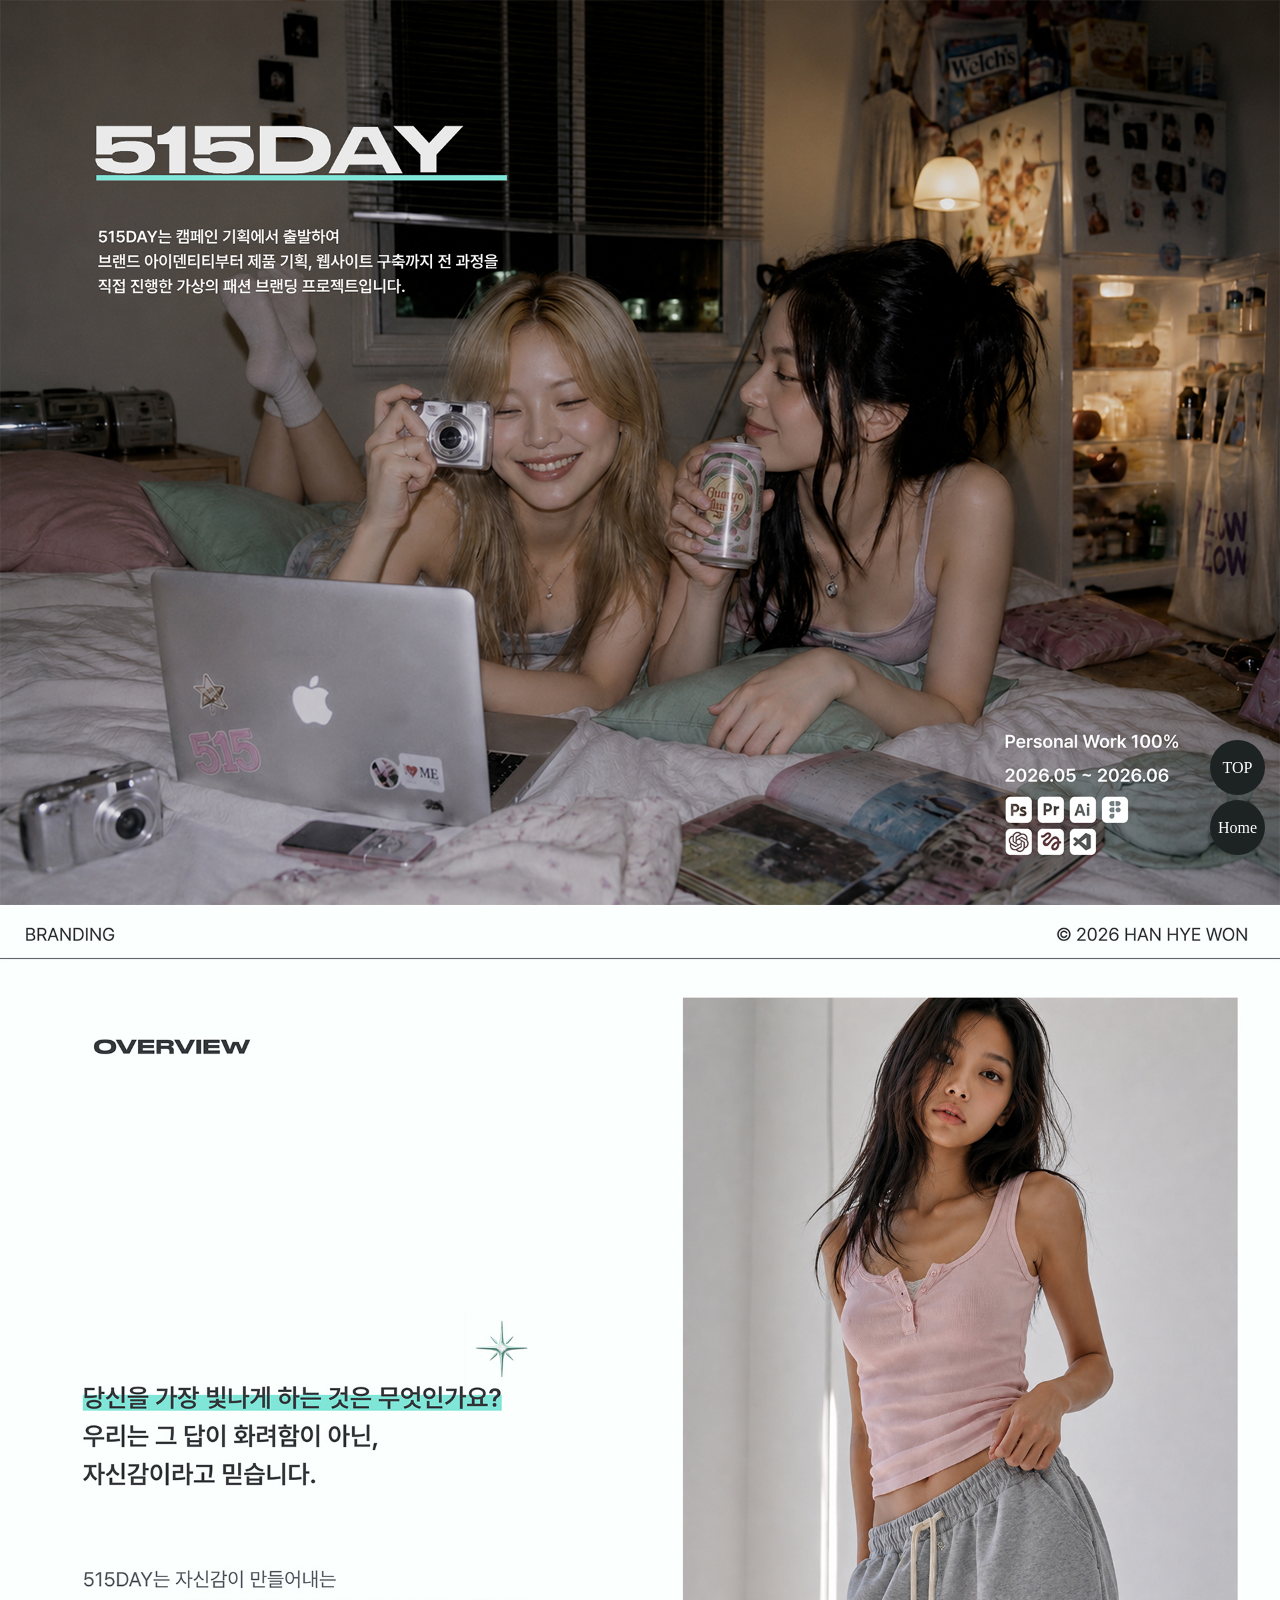
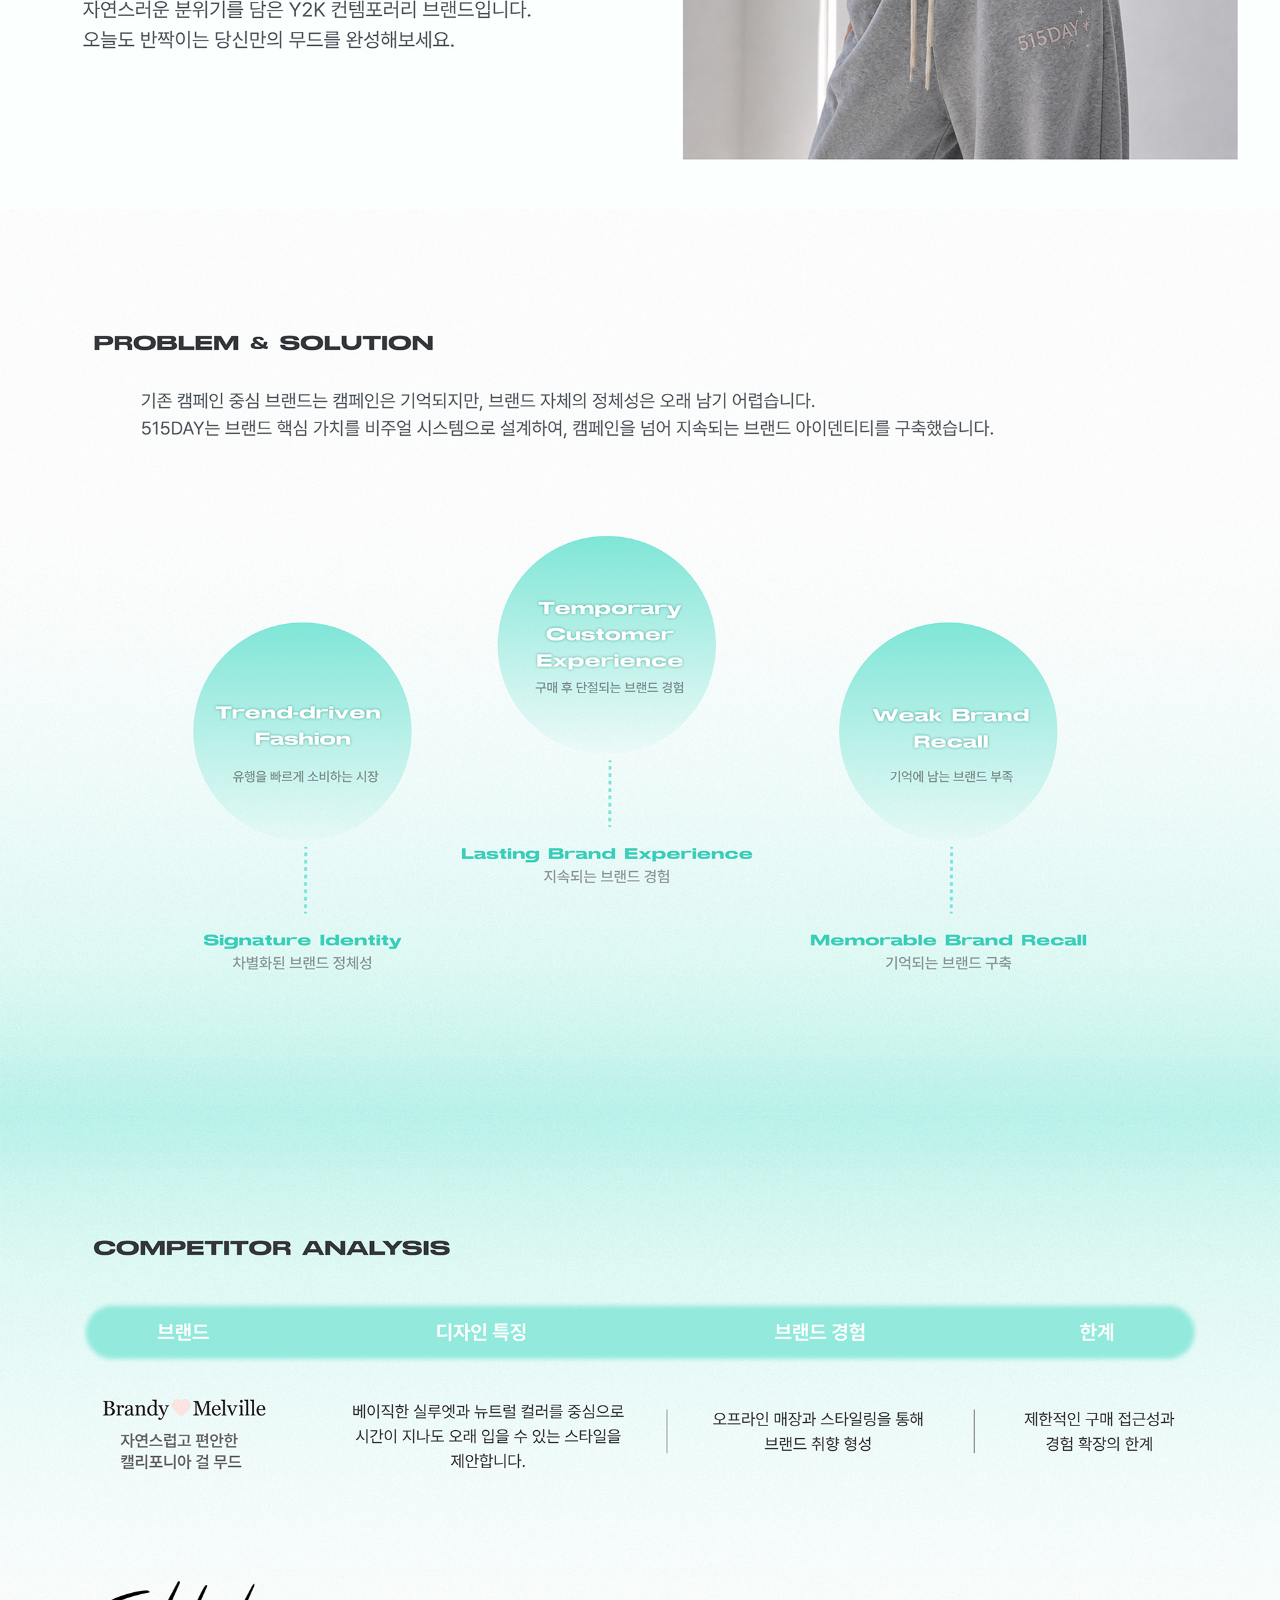
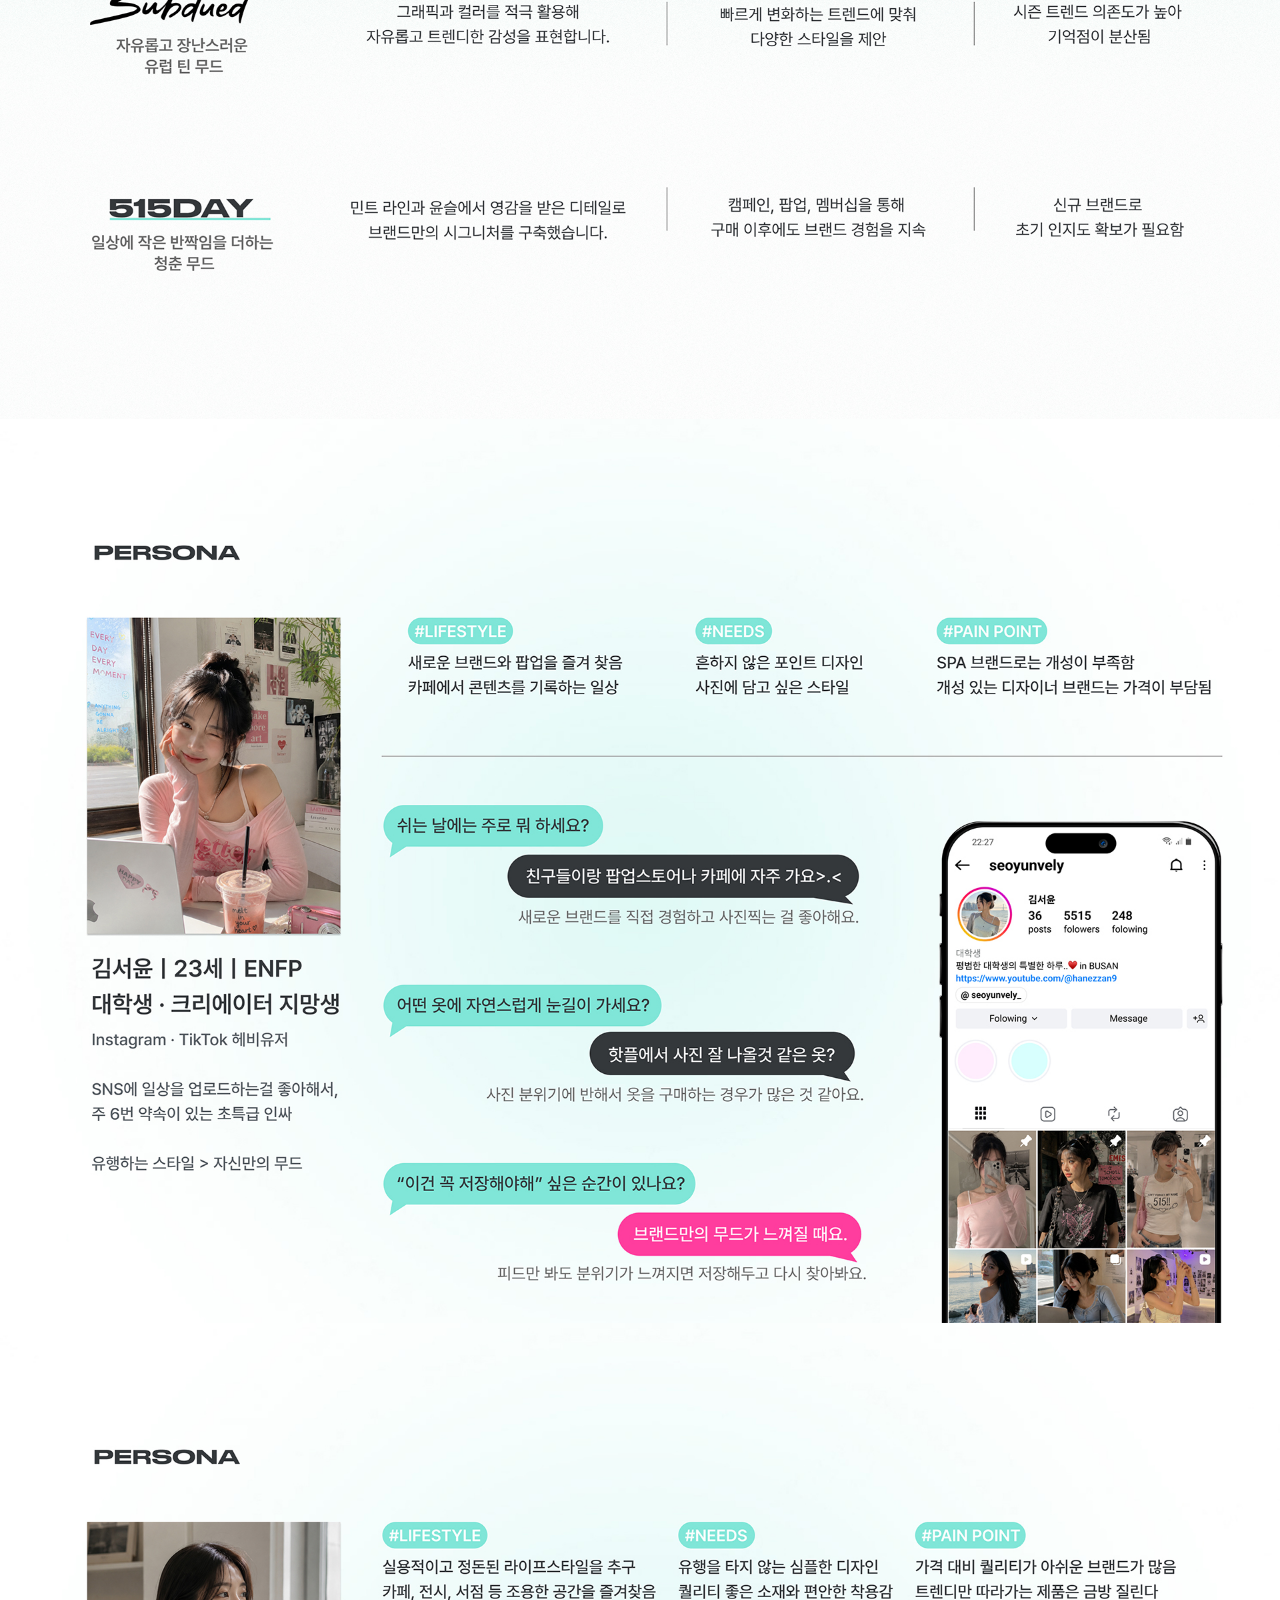
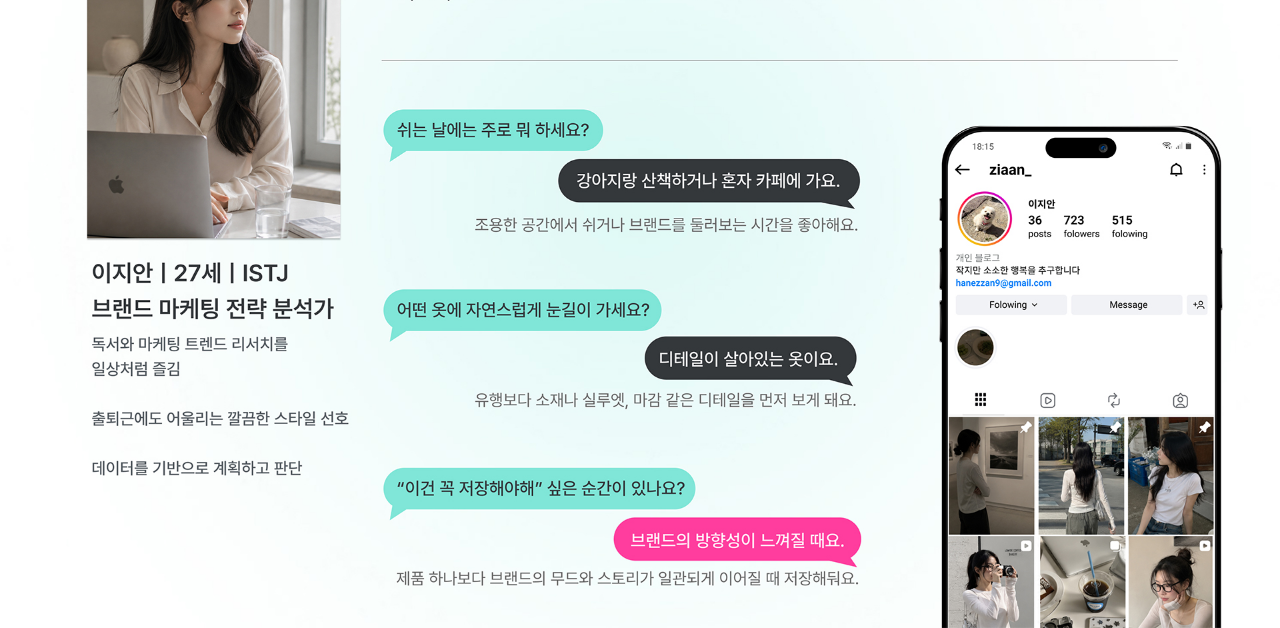
==== 515DAY.html @ 188c145f "0810-1" ====
<!DOCTYPE html>
<html lang="en">
<head>
    <meta charset="UTF-8">
    <meta name="viewport" content="width=device-width, initial-scale=1.0">
    <title>515DAY Brand Strategy</title>
</head>
<style>
   *{margin:0; padding:0;}
			a{text-decoration:none;
				color:inherit;}
			img{
				display: block;
				
			}
			.fixed_box{position:fixed;
				bottom:40px;
				right:30px;
				width:40px;}
			#top img{
					width: 100%;
				}
			.home_btn, .top_btn{
				display: inline-block;
				width:55px;
				line-height: 55px;
				background-color: #1d2323;
				text-align: center;
				border-radius:50%;
				margin-bottom:5px;
				color:#fff;
				transition: all 0.5s;
			}
			.fixed_box a:hover{
				background-color: #1d2323;
			} 
</style>
<body>
   <div id="top">
			<img src="./assets/515DAY/5151.jpg" alt="bx이미지"><!--가이드 이미지 경로 지정하기-->
			<img src="./assets/515DAY/5152.jpg" alt="bx이미지"><!--가이드 이미지 경로 지정하기-->
			<img src="./assets/515DAY/5153.jpg" alt="bx이미지"><!--가이드 이미지 경로 지정하기-->
			<img src="./assets/515DAY/5154.jpg" alt="bx이미지"><!--가이드 이미지 경로 지정하기-->
			<img src="./assets/515DAY/5155.jpg" alt="bx이미지"><!--가이드 이미지 경로 지정하기-->
			<img src="./assets/515DAY/5156.jpg" alt="bx이미지"><!--가이드 이미지 경로 지정하기-->
			
		<div class="fixed_box">
			<a href="#top" class="top_btn"><!--href부분은 이미지를 감싼 div에 있는 id이름과 동일하게 설정.-->
				TOP
			</a>
			<a href="포트폴리오사이트주소" target="_blank" class="home_btn">
				Home
			</a>
		</div>


		<!--이동시 부드럽게 이동시키기 위해 추가한 구문 시작. script쪽 전부 삭제가능.-->
		<script src="https://code.jquery.com/jquery-1.12.4.min.js" integrity="sha256-ZosEbRLbNQzLpnKIkEdrPv7lOy9C27hHQ+Xp8a4MxAQ=" crossorigin="anonymous"></script>
		<script>
			$(function() {
				$('a[href*="#"]:not([href="#"])').click(function() {
				if (location.pathname.replace(/^\//,'') == this.pathname.replace(/^\//,'') && location.hostname == this.hostname) {
				var target = $(this.hash);
				target = target.length ? target : $('[name=' + this.hash.slice(1) +']');
				if (target.length) {
				$('html, body').animate({
				scrollTop: target.offset().top
				}, 500);//움직이는 시간 조정
				return false;
				}
				}
				});
				});
		</script>
</body>
</html>
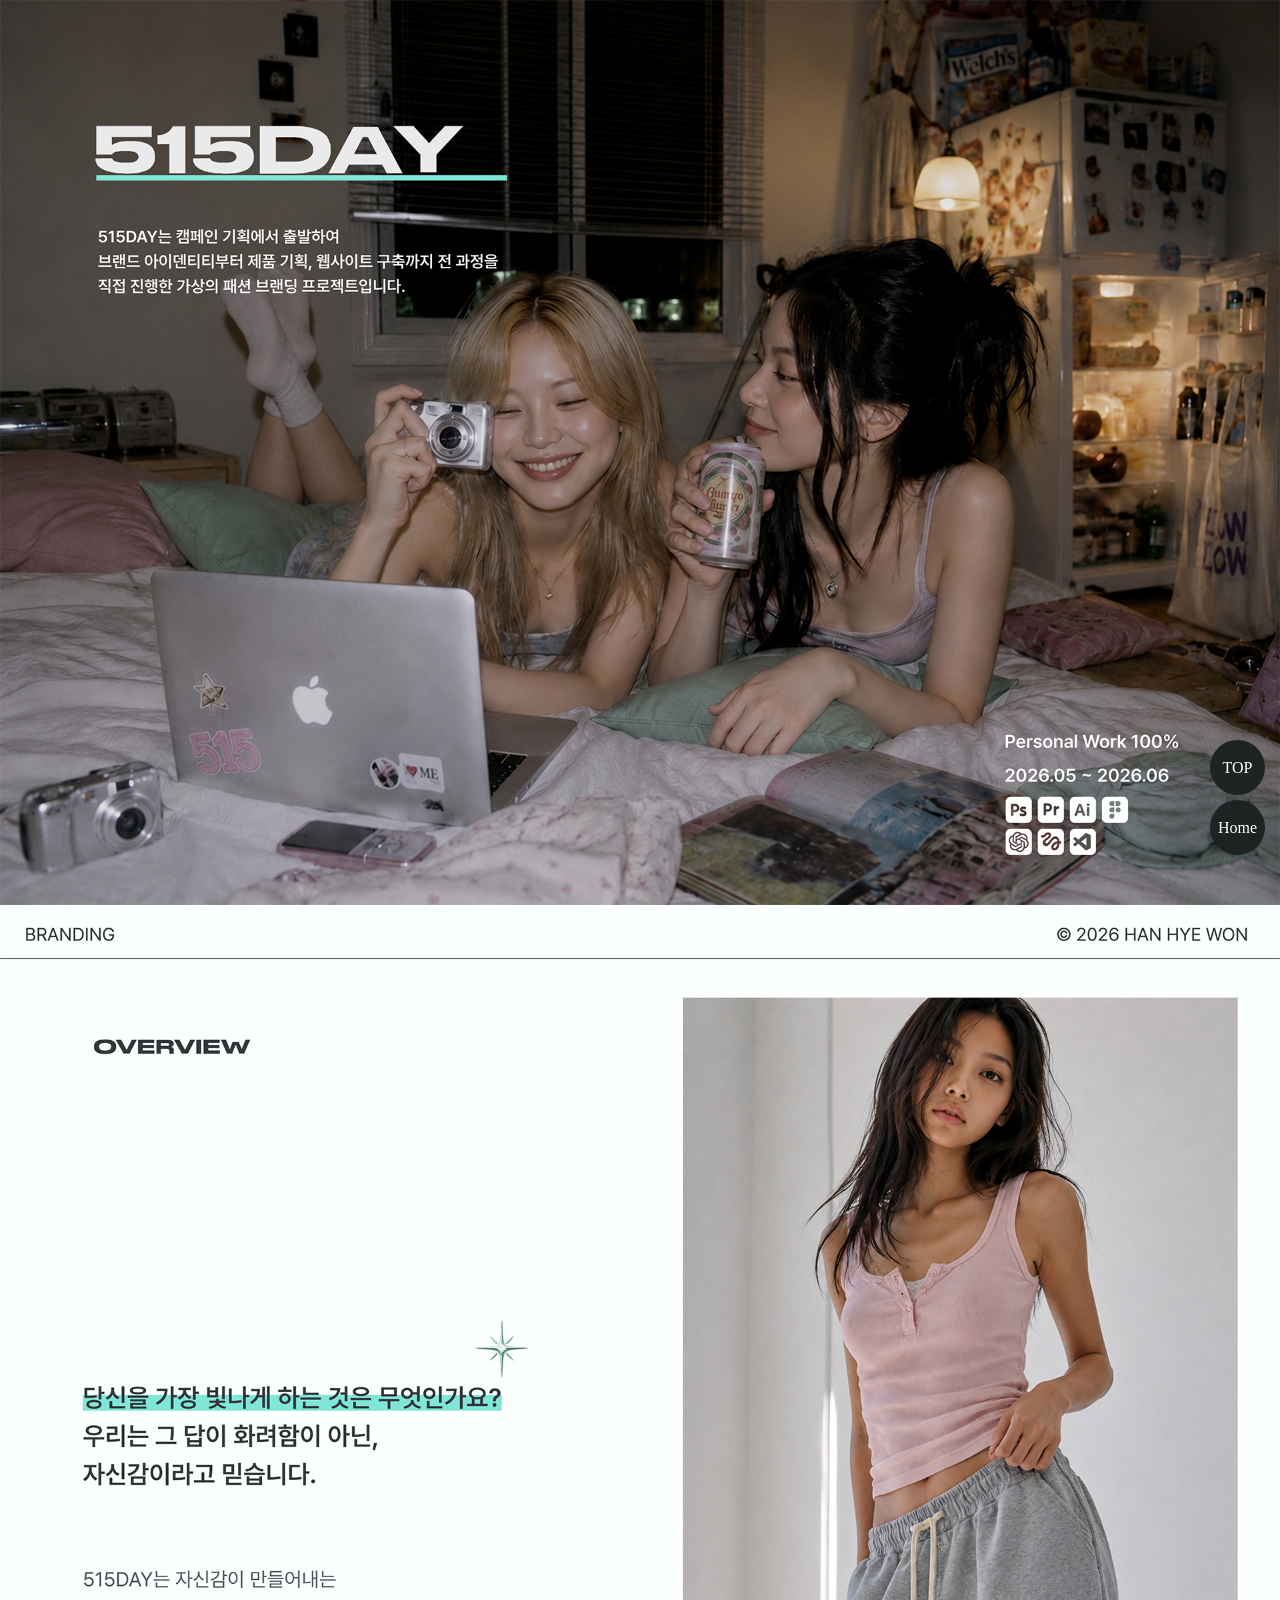
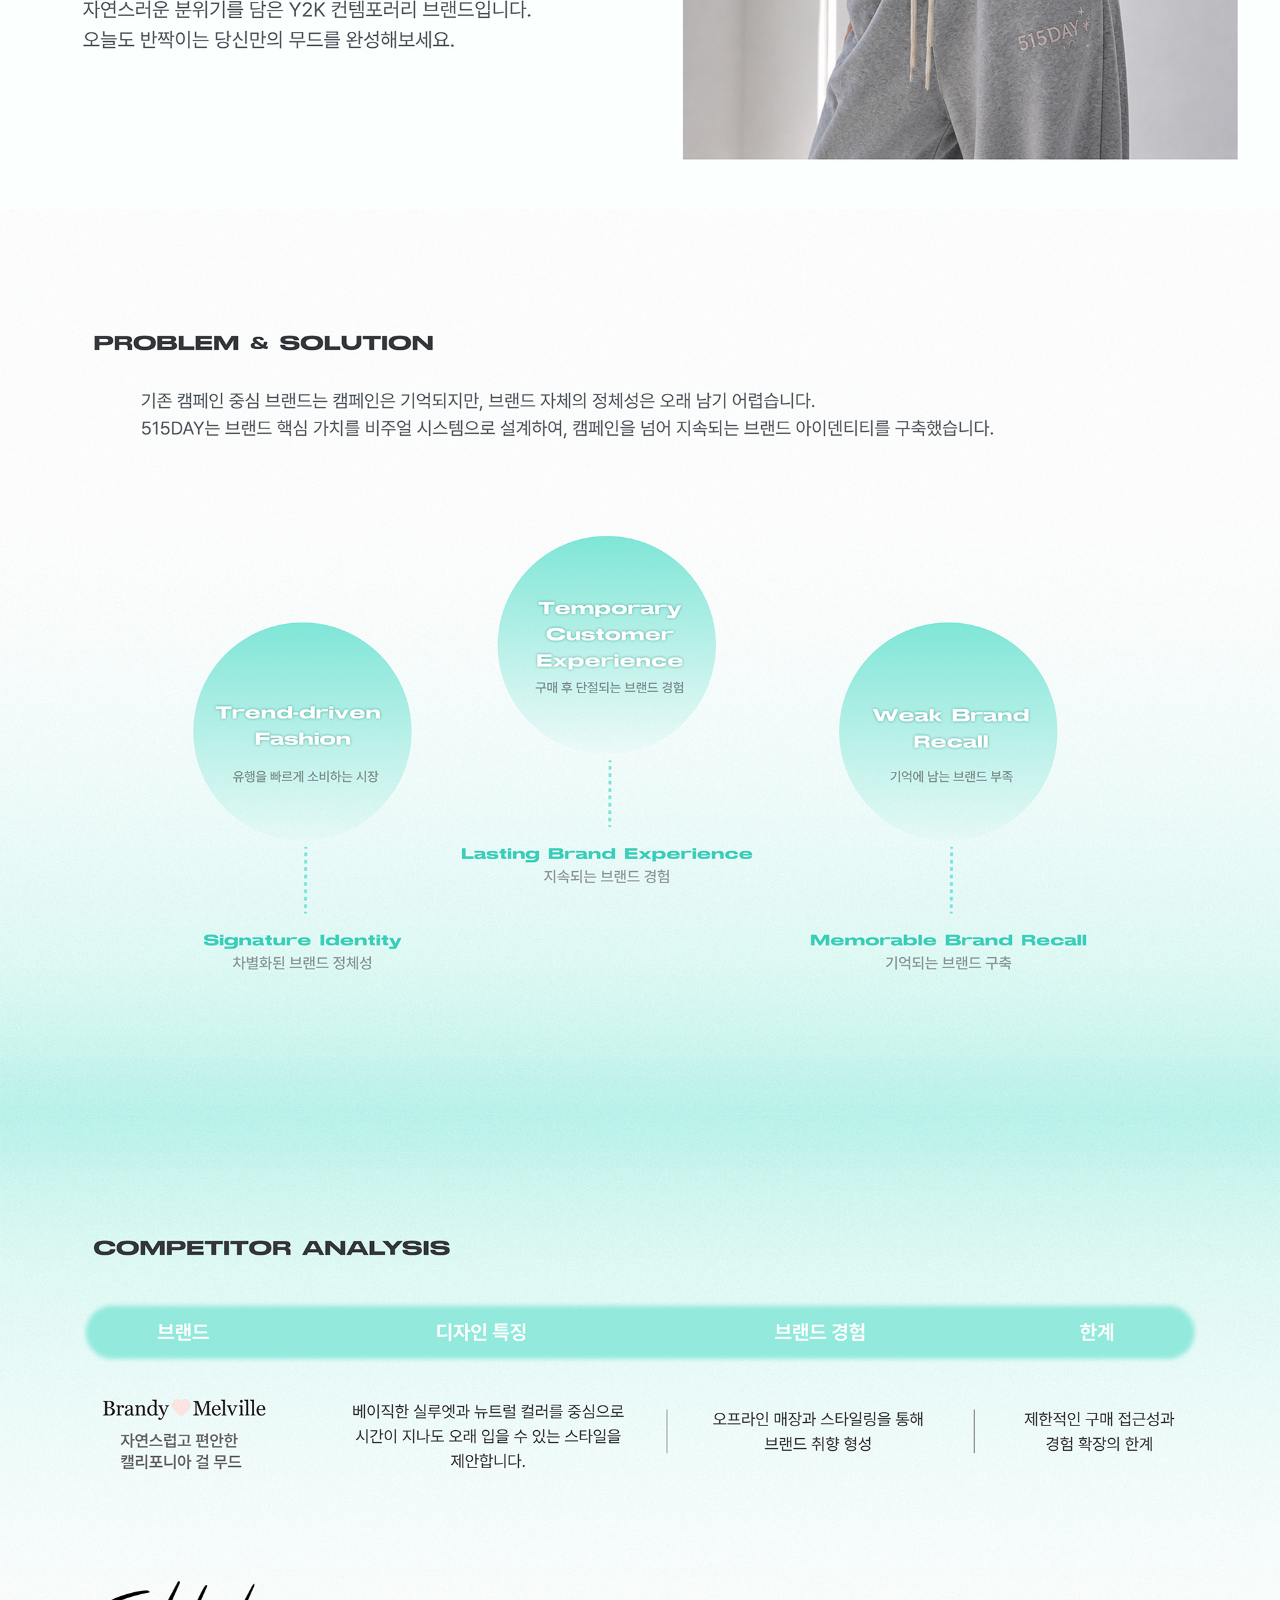
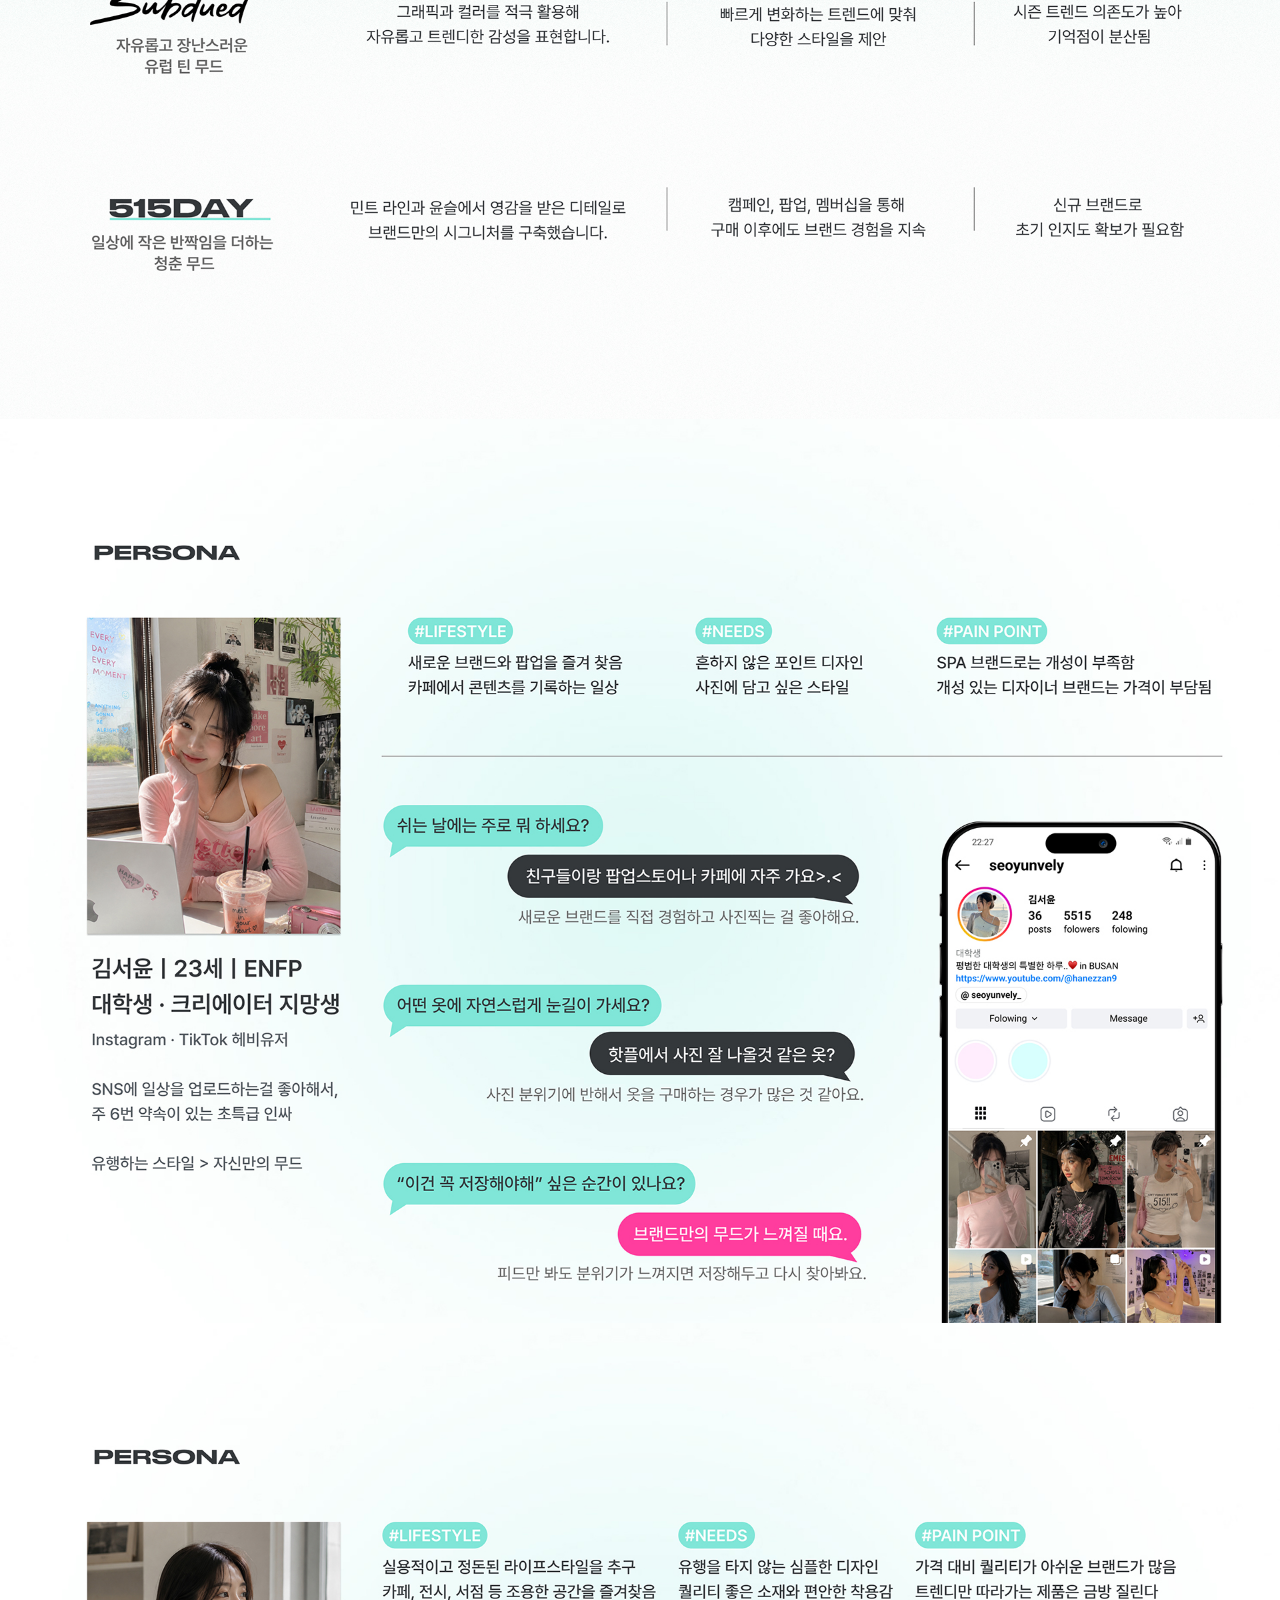
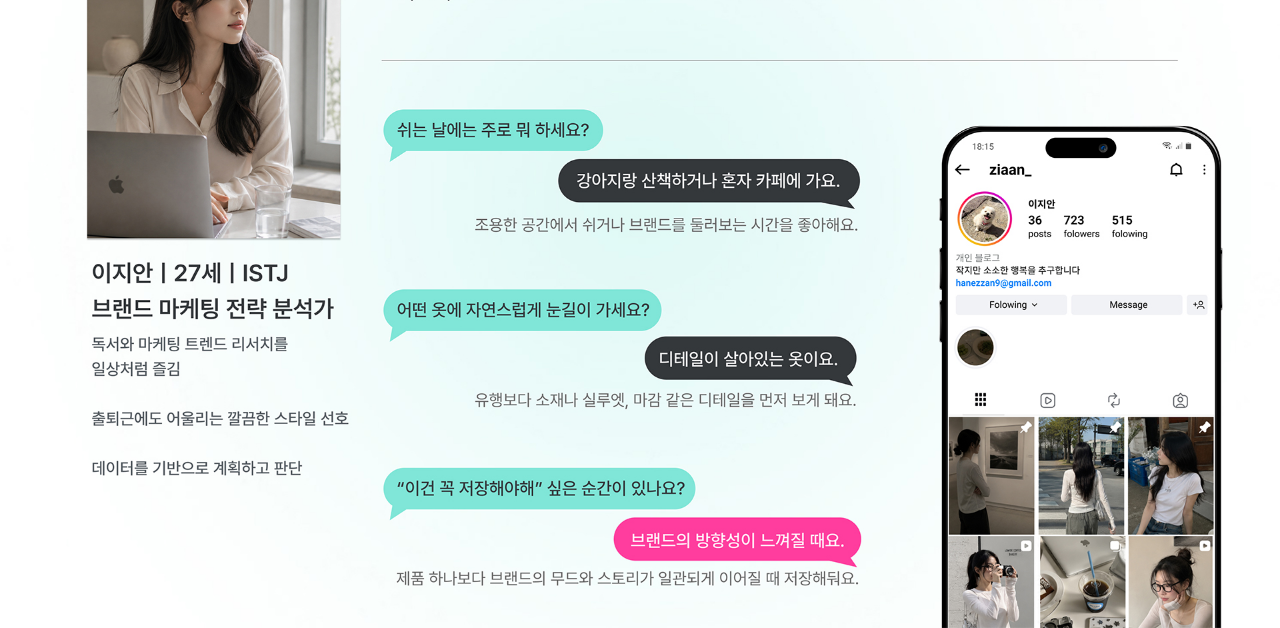
==== commit 83f9c733: "0811-1" ====
--- a/515DAY.html
+++ b/515DAY.html
@@ -4,6 +4,7 @@
     <meta charset="UTF-8">
     <meta name="viewport" content="width=device-width, initial-scale=1.0">
     <title>515DAY Brand Strategy</title>
+    <link rel="shortcut icon" href="./assets/515DAY/SBSB.png" type="image/x-icon">
 </head>
 <style>
    *{margin:0; padding:0;}
@@ -45,10 +46,10 @@
 			<img src="./assets/515DAY/5156.jpg" alt="bx이미지"><!--가이드 이미지 경로 지정하기-->
 			
 		<div class="fixed_box">
-			<a href="#top" class="top_btn"><!--href부분은 이미지를 감싼 div에 있는 id이름과 동일하게 설정.-->
+			<a href="#" class="top_btn"><!--href부분은 이미지를 감싼 div에 있는 id이름과 동일하게 설정.-->
 				TOP
 			</a>
-			<a href="포트폴리오사이트주소" target="_blank" class="home_btn">
+			<a href="index.html" target="_blank" class="home_btn">
 				Home
 			</a>
 		</div>
